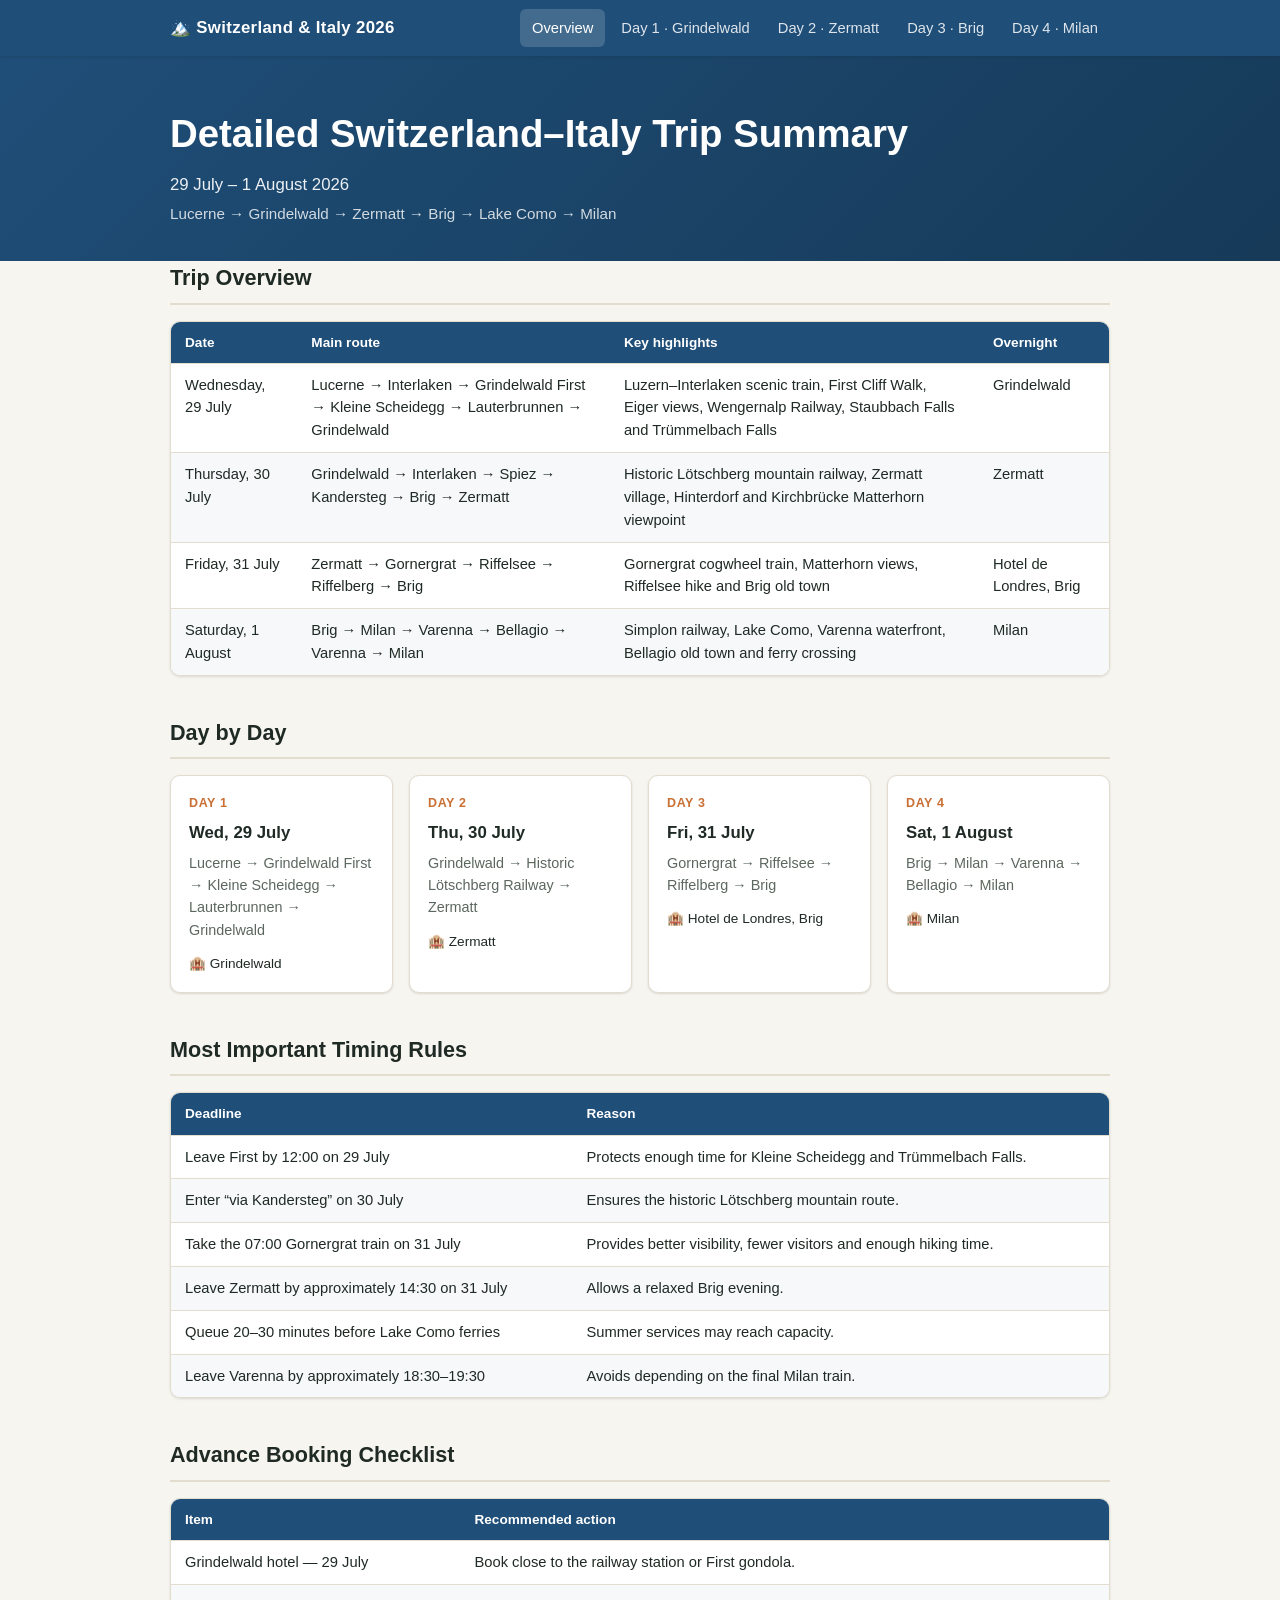
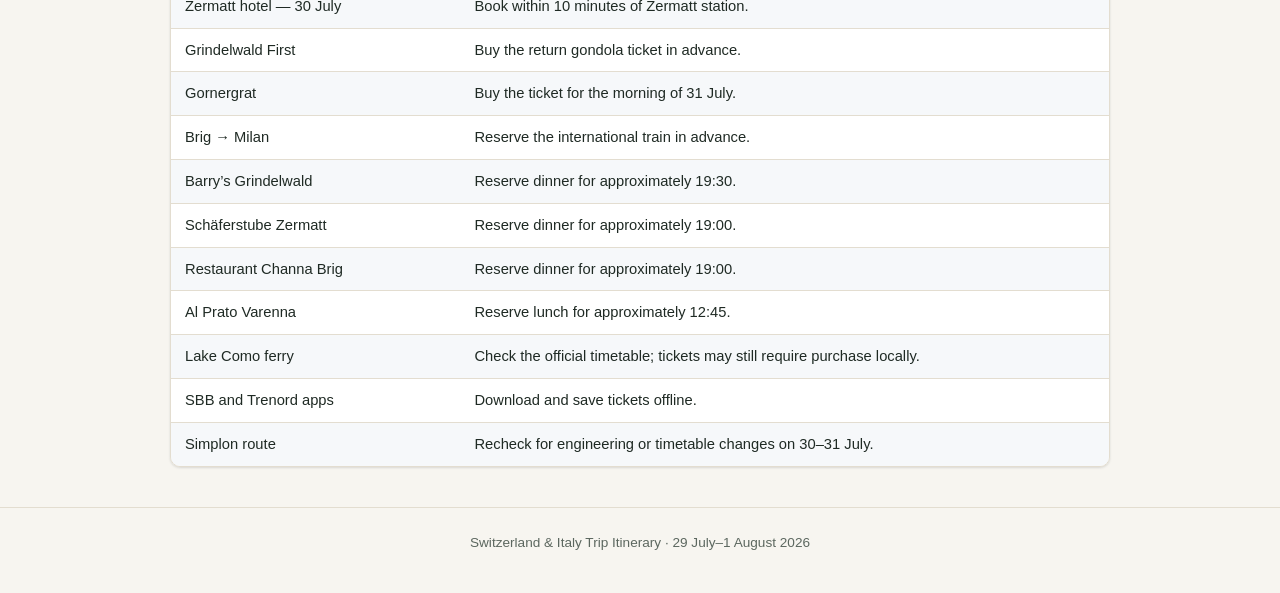
==== index.html @ 46feee39 "Add Switzerland & Italy trip itinerary website Static HTML/CSS/JS site with a trip overview page and" ====
<!doctype html>
<html lang="en">
<head>
<meta charset="utf-8">
<meta name="viewport" content="width=device-width, initial-scale=1">
<title>Switzerland &amp; Italy Trip — 29 Jul&ndash;1 Aug 2026</title>
<meta name="description" content="Detailed 4-day Switzerland to Italy trip itinerary: Lucerne, Grindelwald, Zermatt, Brig and Lake Como.">
<link rel="icon" href="data:image/svg+xml,<svg xmlns=%22http://www.w3.org/2000/svg%22 viewBox=%220 0 100 100%22><text y=%22.9em%22 font-size=%2290%22>🏔️</text></svg>">
<link rel="stylesheet" href="assets/css/style.css">
</head>
<body>

<nav class="site-nav">
  <div class="container">
    <a class="brand" href="index.html">🏔️ Switzerland &amp; Italy 2026</a>
    <button class="nav-toggle" aria-label="Toggle navigation">&#9776;</button>
    <div class="nav-links">
      <a href="index.html" class="active">Overview</a>
      <a href="day1.html">Day 1 · Grindelwald</a>
      <a href="day2.html">Day 2 · Zermatt</a>
      <a href="day3.html">Day 3 · Brig</a>
      <a href="day4.html">Day 4 · Milan</a>
    </div>
  </div>
</nav>

<header class="hero">
  <div class="container">
    <h1>Detailed Switzerland–Italy Trip Summary</h1>
    <p class="subtitle">29 July – 1 August 2026</p>
    <p class="route">Lucerne → Grindelwald → Zermatt → Brig → Lake Como → Milan</p>
  </div>
</header>

<main class="container">

  <section id="overview">
    <h2>Trip Overview</h2>
    <div class="table-wrap">
      <table>
        <thead>
          <tr><th>Date</th><th>Main route</th><th>Key highlights</th><th>Overnight</th></tr>
        </thead>
        <tbody>
          <tr>
            <td>Wednesday, 29 July</td>
            <td>Lucerne → Interlaken → Grindelwald First → Kleine Scheidegg → Lauterbrunnen → Grindelwald</td>
            <td>Luzern–Interlaken scenic train, First Cliff Walk, Eiger views, Wengernalp Railway, Staubbach Falls and Trümmelbach Falls</td>
            <td>Grindelwald</td>
          </tr>
          <tr>
            <td>Thursday, 30 July</td>
            <td>Grindelwald → Interlaken → Spiez → Kandersteg → Brig → Zermatt</td>
            <td>Historic Lötschberg mountain railway, Zermatt village, Hinterdorf and Kirchbrücke Matterhorn viewpoint</td>
            <td>Zermatt</td>
          </tr>
          <tr>
            <td>Friday, 31 July</td>
            <td>Zermatt → Gornergrat → Riffelsee → Riffelberg → Brig</td>
            <td>Gornergrat cogwheel train, Matterhorn views, Riffelsee hike and Brig old town</td>
            <td>Hotel de Londres, Brig</td>
          </tr>
          <tr>
            <td>Saturday, 1 August</td>
            <td>Brig → Milan → Varenna → Bellagio → Varenna → Milan</td>
            <td>Simplon railway, Lake Como, Varenna waterfront, Bellagio old town and ferry crossing</td>
            <td>Milan</td>
          </tr>
        </tbody>
      </table>
    </div>
  </section>

  <section id="days">
    <h2>Day by Day</h2>
    <div class="day-grid">
      <a class="day-card" href="day1.html">
        <span class="day-label">Day 1</span>
        <span class="day-date">Wed, 29 July</span>
        <span class="day-route">Lucerne → Grindelwald First → Kleine Scheidegg → Lauterbrunnen → Grindelwald</span>
        <span class="day-overnight">Grindelwald</span>
      </a>
      <a class="day-card" href="day2.html">
        <span class="day-label">Day 2</span>
        <span class="day-date">Thu, 30 July</span>
        <span class="day-route">Grindelwald → Historic Lötschberg Railway → Zermatt</span>
        <span class="day-overnight">Zermatt</span>
      </a>
      <a class="day-card" href="day3.html">
        <span class="day-label">Day 3</span>
        <span class="day-date">Fri, 31 July</span>
        <span class="day-route">Gornergrat → Riffelsee → Riffelberg → Brig</span>
        <span class="day-overnight">Hotel de Londres, Brig</span>
      </a>
      <a class="day-card" href="day4.html">
        <span class="day-label">Day 4</span>
        <span class="day-date">Sat, 1 August</span>
        <span class="day-route">Brig → Milan → Varenna → Bellagio → Milan</span>
        <span class="day-overnight">Milan</span>
      </a>
    </div>
  </section>

  <section id="timing-rules">
    <h2>Most Important Timing Rules</h2>
    <div class="table-wrap">
      <table>
        <thead><tr><th>Deadline</th><th>Reason</th></tr></thead>
        <tbody>
          <tr><td>Leave First by 12:00 on 29 July</td><td>Protects enough time for Kleine Scheidegg and Trümmelbach Falls.</td></tr>
          <tr><td>Enter &ldquo;via Kandersteg&rdquo; on 30 July</td><td>Ensures the historic Lötschberg mountain route.</td></tr>
          <tr><td>Take the 07:00 Gornergrat train on 31 July</td><td>Provides better visibility, fewer visitors and enough hiking time.</td></tr>
          <tr><td>Leave Zermatt by approximately 14:30 on 31 July</td><td>Allows a relaxed Brig evening.</td></tr>
          <tr><td>Queue 20&ndash;30 minutes before Lake Como ferries</td><td>Summer services may reach capacity.</td></tr>
          <tr><td>Leave Varenna by approximately 18:30&ndash;19:30</td><td>Avoids depending on the final Milan train.</td></tr>
        </tbody>
      </table>
    </div>
  </section>

  <section id="booking-checklist">
    <h2>Advance Booking Checklist</h2>
    <div class="table-wrap">
      <table>
        <thead><tr><th>Item</th><th>Recommended action</th></tr></thead>
        <tbody>
          <tr><td>Grindelwald hotel — 29 July</td><td>Book close to the railway station or First gondola.</td></tr>
          <tr><td>Zermatt hotel — 30 July</td><td>Book within 10 minutes of Zermatt station.</td></tr>
          <tr><td>Grindelwald First</td><td>Buy the return gondola ticket in advance.</td></tr>
          <tr><td>Gornergrat</td><td>Buy the ticket for the morning of 31 July.</td></tr>
          <tr><td>Brig → Milan</td><td>Reserve the international train in advance.</td></tr>
          <tr><td>Barry&rsquo;s Grindelwald</td><td>Reserve dinner for approximately 19:30.</td></tr>
          <tr><td>Schäferstube Zermatt</td><td>Reserve dinner for approximately 19:00.</td></tr>
          <tr><td>Restaurant Channa Brig</td><td>Reserve dinner for approximately 19:00.</td></tr>
          <tr><td>Al Prato Varenna</td><td>Reserve lunch for approximately 12:45.</td></tr>
          <tr><td>Lake Como ferry</td><td>Check the official timetable; tickets may still require purchase locally.</td></tr>
          <tr><td>SBB and Trenord apps</td><td>Download and save tickets offline.</td></tr>
          <tr><td>Simplon route</td><td>Recheck for engineering or timetable changes on 30&ndash;31 July.</td></tr>
        </tbody>
      </table>
    </div>
  </section>

</main>

<footer>
  <div class="container">
    Switzerland &amp; Italy Trip Itinerary · 29 July&ndash;1 August 2026
  </div>
</footer>

<script src="assets/js/main.js"></script>
</body>
</html>
---- assets/css/style.css ----
:root {
  --color-bg: #f7f5f0;
  --color-surface: #ffffff;
  --color-ink: #1f2a24;
  --color-muted: #5c675f;
  --color-primary: #1f4e78;
  --color-primary-dark: #163a58;
  --color-accent: #c96f34;
  --color-border: #e3ddd0;
  --color-train: #1f4e78;
  --color-hike: #3f7d4f;
  --color-food: #c96f34;
  --color-view: #7a4fa3;
  --color-hotel: #b0393f;
  --color-tip: #9a8c2c;
  --radius: 10px;
  --shadow: 0 1px 3px rgba(31, 42, 36, 0.08), 0 1px 2px rgba(31, 42, 36, 0.06);
  --max-width: 980px;
  font-size: 16px;
}

@media (prefers-color-scheme: dark) {
  :root {
    --color-bg: #14181a;
    --color-surface: #1d2326;
    --color-ink: #ecefef;
    --color-muted: #a3aeae;
    --color-primary: #7fb1e0;
    --color-primary-dark: #a8cdf0;
    --color-accent: #e79a5f;
    --color-border: #2c3438;
  }
}

* { box-sizing: border-box; }

html, body {
  margin: 0;
  padding: 0;
}

body {
  font-family: "Segoe UI", -apple-system, BlinkMacSystemFont, "Helvetica Neue", Arial, sans-serif;
  background: var(--color-bg);
  color: var(--color-ink);
  line-height: 1.55;
}

a { color: var(--color-primary); }

img { max-width: 100%; }

.container {
  max-width: var(--max-width);
  margin: 0 auto;
  padding: 0 20px;
}

/* ---------- Top nav ---------- */
.site-nav {
  position: sticky;
  top: 0;
  z-index: 50;
  background: var(--color-primary);
  color: #fff;
  box-shadow: var(--shadow);
}

.site-nav .container {
  display: flex;
  align-items: center;
  justify-content: space-between;
  height: 56px;
}

.site-nav .brand {
  font-weight: 700;
  color: #fff;
  text-decoration: none;
  font-size: 1.05rem;
  letter-spacing: 0.02em;
  white-space: nowrap;
}

.nav-toggle {
  display: none;
  background: none;
  border: none;
  color: #fff;
  font-size: 1.5rem;
  cursor: pointer;
  padding: 4px 8px;
}

.nav-links {
  display: flex;
  gap: 4px;
  flex-wrap: wrap;
}

.nav-links a {
  color: rgba(255, 255, 255, 0.85);
  text-decoration: none;
  padding: 8px 12px;
  border-radius: 6px;
  font-size: 0.92rem;
  white-space: nowrap;
}

.nav-links a:hover,
.nav-links a.active {
  background: rgba(255, 255, 255, 0.16);
  color: #fff;
}

@media (max-width: 720px) {
  .nav-toggle { display: block; }
  .nav-links {
    display: none;
    position: absolute;
    top: 56px;
    left: 0;
    right: 0;
    background: var(--color-primary-dark);
    flex-direction: column;
    padding: 8px;
    gap: 0;
  }
  .nav-links.open { display: flex; }
  .nav-links a { padding: 12px 14px; border-radius: 6px; }
}

/* ---------- Hero ---------- */
.hero {
  background: linear-gradient(135deg, var(--color-primary) 0%, var(--color-primary-dark) 100%);
  color: #fff;
  padding: 48px 0 36px;
}

.hero h1 {
  margin: 0 0 8px;
  font-size: clamp(1.6rem, 4vw, 2.4rem);
}

.hero .subtitle {
  font-size: 1.05rem;
  opacity: 0.92;
  margin: 0 0 4px;
}

.hero .route {
  font-size: 0.95rem;
  opacity: 0.8;
  margin: 0;
}

.day-hero .badge {
  display: inline-block;
  background: rgba(255, 255, 255, 0.18);
  border-radius: 999px;
  padding: 4px 14px;
  font-size: 0.8rem;
  letter-spacing: 0.04em;
  text-transform: uppercase;
  margin-bottom: 10px;
}

/* ---------- Sections ---------- */
main {
  padding: 32px 0 64px;
}

section {
  margin-bottom: 40px;
}

section h2 {
  font-size: 1.35rem;
  margin: 0 0 16px;
  padding-bottom: 8px;
  border-bottom: 2px solid var(--color-border);
}

section h3 {
  font-size: 1.1rem;
  margin: 24px 0 10px;
}

/* ---------- Day cards on index ---------- */
.day-grid {
  display: grid;
  grid-template-columns: repeat(auto-fit, minmax(220px, 1fr));
  gap: 16px;
}

.day-card {
  background: var(--color-surface);
  border: 1px solid var(--color-border);
  border-radius: var(--radius);
  box-shadow: var(--shadow);
  padding: 18px;
  text-decoration: none;
  color: var(--color-ink);
  display: flex;
  flex-direction: column;
  gap: 6px;
  transition: transform 0.15s ease, box-shadow 0.15s ease;
}

.day-card:hover {
  transform: translateY(-2px);
  box-shadow: 0 4px 12px rgba(31, 42, 36, 0.14);
}

.day-card .day-label {
  font-size: 0.78rem;
  text-transform: uppercase;
  letter-spacing: 0.05em;
  color: var(--color-accent);
  font-weight: 700;
}

.day-card .day-date {
  font-weight: 700;
  font-size: 1.05rem;
}

.day-card .day-route {
  color: var(--color-muted);
  font-size: 0.9rem;
}

.day-card .day-overnight {
  margin-top: 6px;
  font-size: 0.85rem;
}

.day-card .day-overnight::before {
  content: "🏨 ";
}

/* ---------- Tables ---------- */
.table-wrap {
  overflow-x: auto;
  border-radius: var(--radius);
  border: 1px solid var(--color-border);
  box-shadow: var(--shadow);
}

table {
  border-collapse: collapse;
  width: 100%;
  background: var(--color-surface);
  min-width: 560px;
}

thead th {
  background: var(--color-primary);
  color: #fff;
  text-align: left;
  padding: 10px 14px;
  font-size: 0.85rem;
  white-space: nowrap;
}

tbody td {
  padding: 10px 14px;
  border-top: 1px solid var(--color-border);
  font-size: 0.92rem;
  vertical-align: top;
}

tbody tr:nth-child(even) { background: rgba(31, 78, 120, 0.04); }

/* ---------- Timeline ---------- */
.timeline {
  position: relative;
  padding-left: 0;
  list-style: none;
  margin: 0;
}

.timeline::before {
  content: "";
  position: absolute;
  top: 6px;
  bottom: 6px;
  left: 120px;
  width: 2px;
  background: var(--color-border);
}

.timeline-item {
  position: relative;
  display: grid;
  grid-template-columns: 108px 1fr;
  gap: 16px;
  padding: 14px 0;
}

.timeline-item .t-time {
  font-weight: 700;
  font-size: 0.82rem;
  color: var(--color-primary);
  text-align: right;
  padding-top: 14px;
  white-space: normal;
}

.timeline-item .t-dot {
  position: absolute;
  left: 114px;
  top: 20px;
  width: 14px;
  height: 14px;
  border-radius: 50%;
  border: 3px solid var(--color-surface);
  box-shadow: 0 0 0 2px currentColor;
}

.timeline-item.cat-train .t-dot { color: var(--color-train); }
.timeline-item.cat-hike .t-dot { color: var(--color-hike); }
.timeline-item.cat-food .t-dot { color: var(--color-food); }
.timeline-item.cat-view .t-dot { color: var(--color-view); }
.timeline-item.cat-hotel .t-dot { color: var(--color-hotel); }
.timeline-item.cat-default .t-dot { color: var(--color-muted); }

.t-card {
  background: var(--color-surface);
  border: 1px solid var(--color-border);
  border-radius: var(--radius);
  box-shadow: var(--shadow);
  padding: 14px 16px;
  margin-left: 16px;
}

.t-card .t-title {
  font-weight: 700;
  font-size: 1rem;
  margin: 0 0 6px;
  display: flex;
  align-items: center;
  gap: 8px;
}

.t-card .t-icon { font-size: 1.1rem; }

.t-card .t-detail {
  margin: 0 0 8px;
  font-size: 0.92rem;
  color: var(--color-ink);
}

.t-card .t-note {
  margin: 0;
  font-size: 0.85rem;
  color: var(--color-muted);
  border-top: 1px dashed var(--color-border);
  padding-top: 8px;
}

.t-card .t-note::before {
  content: "\2615\FE0E  ";
}

@media (max-width: 640px) {
  .timeline::before { left: 54px; }
  .timeline-item { grid-template-columns: 54px 1fr; gap: 10px; }
  .timeline-item .t-dot { left: 60px; }
  .timeline-item .t-time { font-size: 0.72rem; }
  .t-card { margin-left: 10px; padding: 12px; }
}

/* ---------- Callout boxes ---------- */
.callout {
  border-left: 4px solid var(--color-accent);
  background: rgba(201, 111, 52, 0.08);
  border-radius: 0 var(--radius) var(--radius) 0;
  padding: 14px 18px;
  font-size: 0.92rem;
}

.callout.safety { border-left-color: var(--color-hotel); background: rgba(176, 57, 63, 0.08); }
.callout.weather { border-left-color: var(--color-train); background: rgba(31, 78, 120, 0.08); }
.callout.relaxed { border-left-color: var(--color-hike); background: rgba(63, 125, 79, 0.08); }

/* ---------- Day pager ---------- */
.day-pager {
  display: flex;
  justify-content: space-between;
  gap: 12px;
  margin-top: 40px;
  flex-wrap: wrap;
}

.day-pager a {
  flex: 1;
  min-width: 160px;
  text-decoration: none;
  background: var(--color-surface);
  border: 1px solid var(--color-border);
  border-radius: var(--radius);
  padding: 14px 16px;
  color: var(--color-ink);
  box-shadow: var(--shadow);
}

.day-pager a:hover { border-color: var(--color-primary); }

.day-pager .pager-label {
  display: block;
  font-size: 0.75rem;
  text-transform: uppercase;
  color: var(--color-muted);
  margin-bottom: 4px;
}

.day-pager .pager-next { text-align: right; }

/* ---------- Footer ---------- */
footer {
  border-top: 1px solid var(--color-border);
  padding: 24px 0 40px;
  color: var(--color-muted);
  font-size: 0.85rem;
  text-align: center;
}

@media print {
  .site-nav, .nav-toggle, .day-pager { display: none; }
  .hero { background: none; color: var(--color-ink); }
}
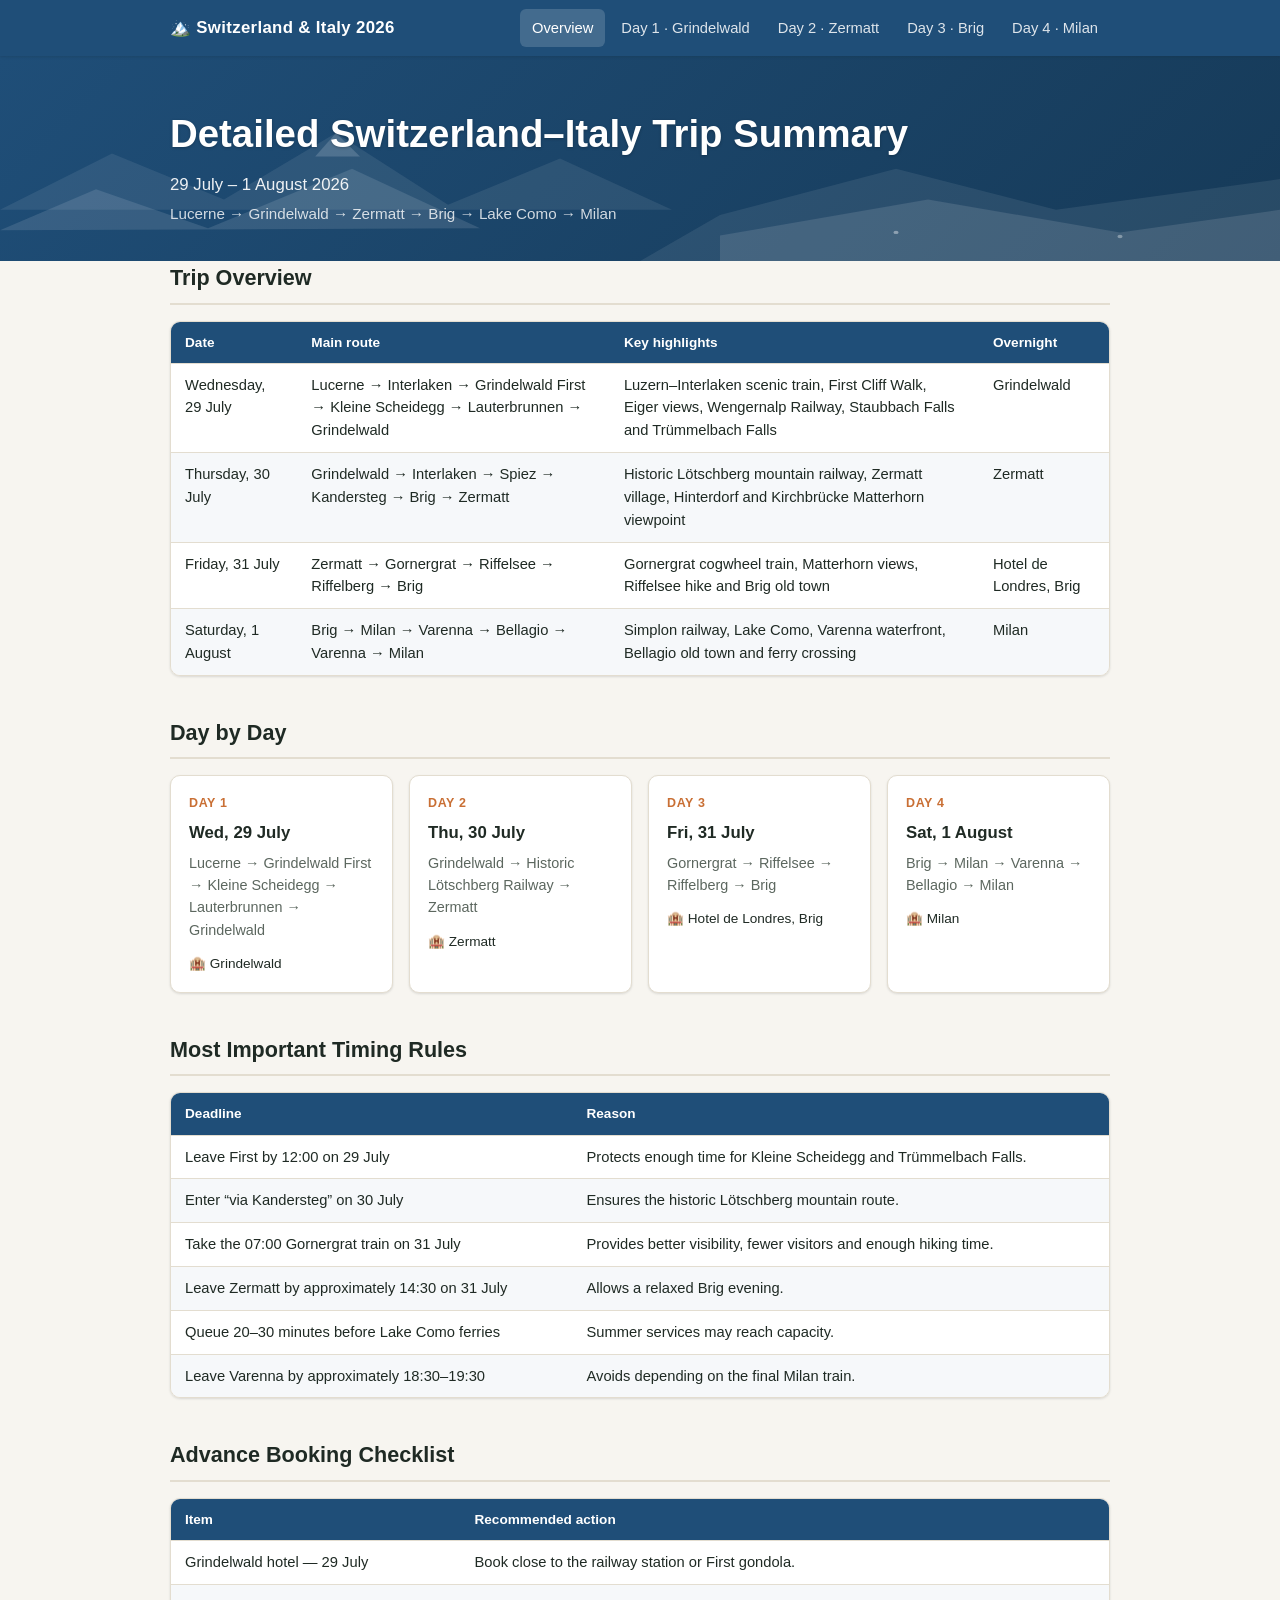
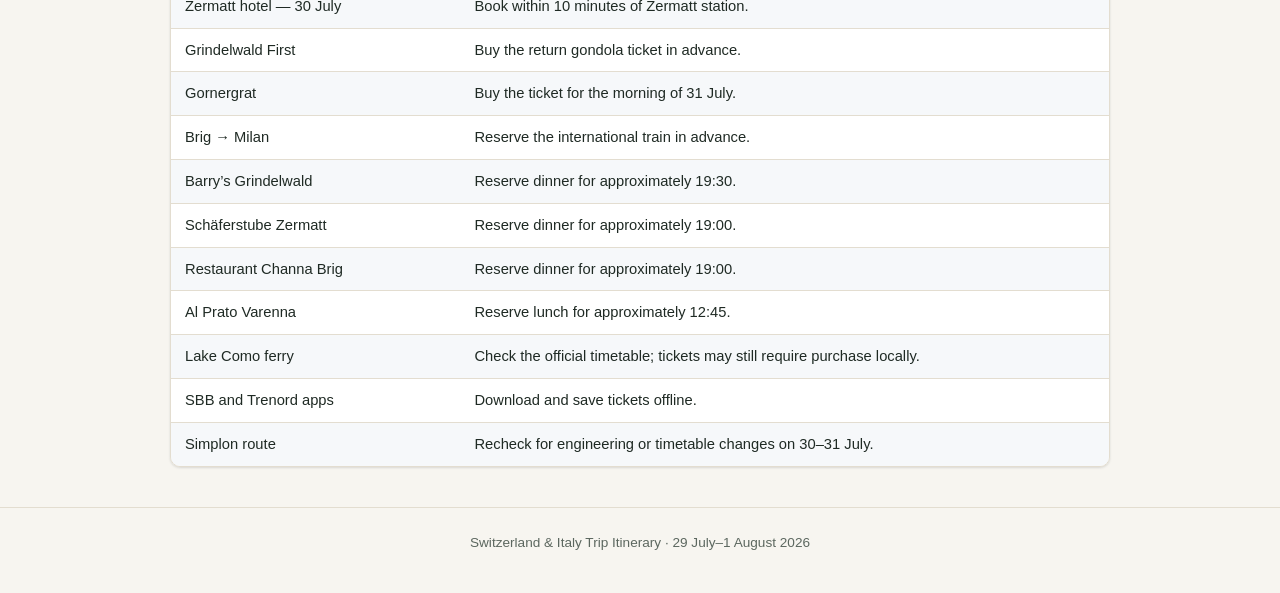
==== commit d2e5b485: "Add day-themed hero illustrations and Google Maps links Each timeline card now links out to a Google" ====
--- a/index.html
+++ b/index.html
@@ -25,6 +25,15 @@
 </nav>
 
 <header class="hero">
+  <svg class="hero-illustration" viewBox="0 0 800 200" preserveAspectRatio="none" xmlns="http://www.w3.org/2000/svg" aria-hidden="true">
+    <polygon points="0,150 70,95 140,140 210,75 280,145 350,100 420,150" fill="#ffffff" opacity="0.09"/>
+    <polygon points="0,170 60,130 130,168 220,110 300,168" fill="#ffffff" opacity="0.13"/>
+    <polygon points="210,75 197,98 225,98" fill="#ffffff" opacity="0.18"/>
+    <polygon points="450,155 560,110 660,150 800,120 800,200 400,200" fill="#ffffff" opacity="0.09"/>
+    <polygon points="450,175 580,140 700,172 800,150 800,200 450,200" fill="#ffffff" opacity="0.13"/>
+    <circle cx="560" cy="172" r="1.6" fill="#ffffff" opacity="0.45"/>
+    <circle cx="700" cy="176" r="1.6" fill="#ffffff" opacity="0.4"/>
+  </svg>
   <div class="container">
     <h1>Detailed Switzerland–Italy Trip Summary</h1>
     <p class="subtitle">29 July – 1 August 2026</p>
--- a/assets/css/style.css
+++ b/assets/css/style.css
@@ -132,14 +132,34 @@
 
 /* ---------- Hero ---------- */
 .hero {
+  position: relative;
+  overflow: hidden;
   background: linear-gradient(135deg, var(--color-primary) 0%, var(--color-primary-dark) 100%);
   color: #fff;
   padding: 48px 0 36px;
+}
+
+.hero .container {
+  position: relative;
+  z-index: 2;
+}
+
+.hero-illustration {
+  position: absolute;
+  left: 0;
+  right: 0;
+  bottom: 0;
+  width: 100%;
+  height: 100%;
+  z-index: 1;
+  pointer-events: none;
+  opacity: 0.9;
 }
 
 .hero h1 {
   margin: 0 0 8px;
   font-size: clamp(1.6rem, 4vw, 2.4rem);
+  text-shadow: 0 1px 3px rgba(0, 0, 0, 0.25);
 }
 
 .hero .subtitle {
@@ -363,6 +383,28 @@
   content: "\2615\FE0E  ";
 }
 
+.t-card .t-map-link {
+  display: inline-flex;
+  align-items: center;
+  gap: 6px;
+  margin-top: 10px;
+  padding: 5px 12px;
+  border-radius: 999px;
+  background: transparent;
+  color: var(--color-primary);
+  font-size: 0.78rem;
+  font-weight: 600;
+  text-decoration: none;
+  border: 1px solid var(--color-primary);
+  opacity: 0.85;
+}
+
+.t-card .t-map-link:hover {
+  background: var(--color-primary);
+  color: #fff;
+  opacity: 1;
+}
+
 @media (max-width: 640px) {
   .timeline::before { left: 54px; }
   .timeline-item { grid-template-columns: 54px 1fr; gap: 10px; }
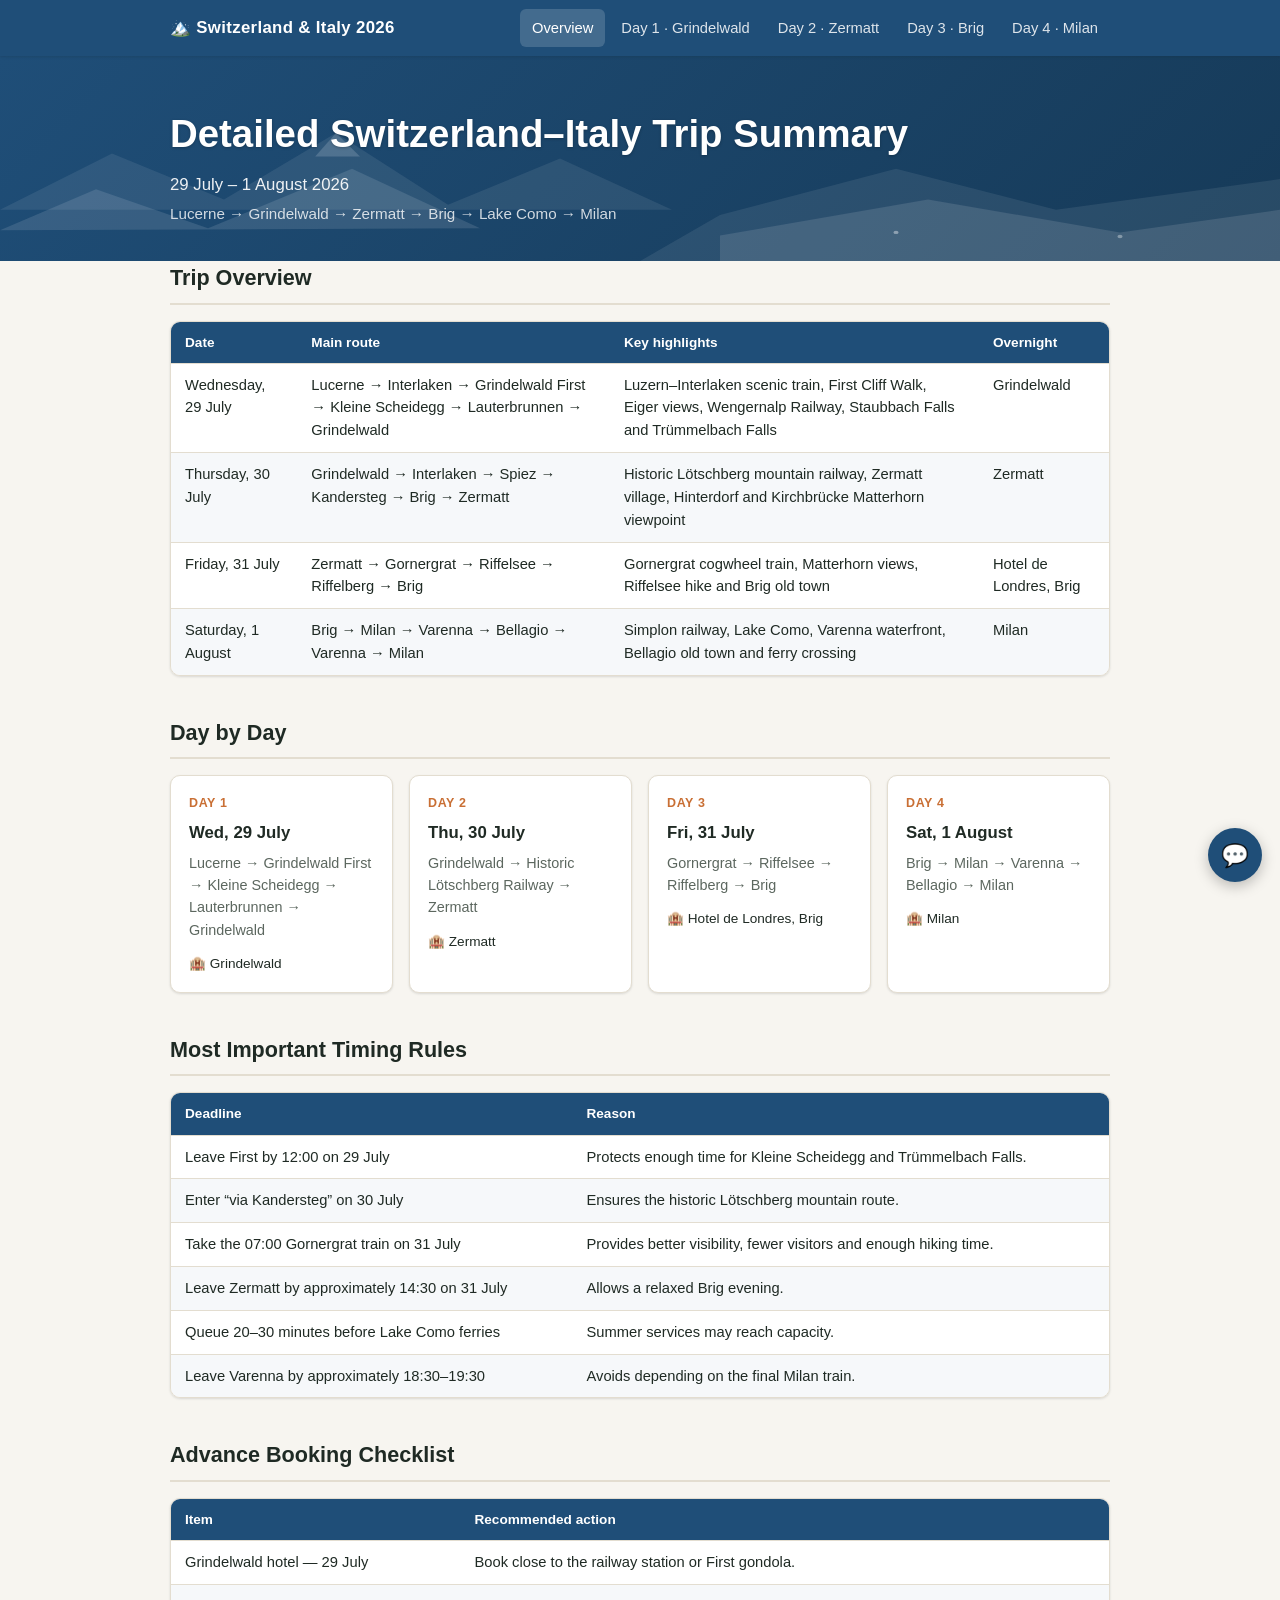
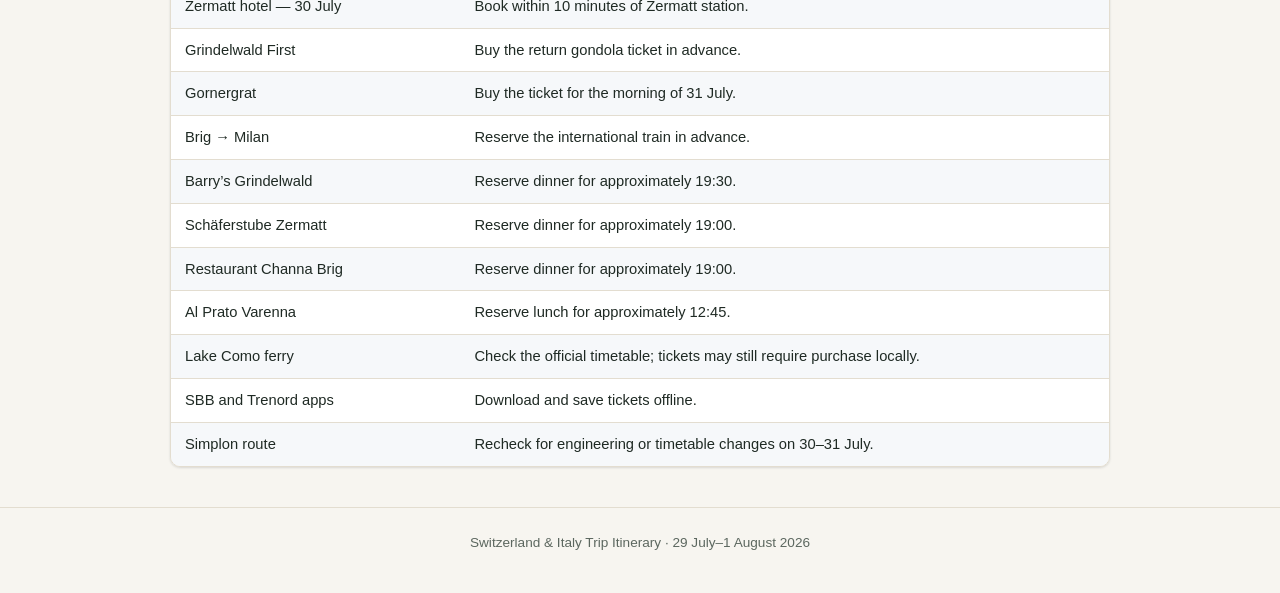
==== commit a4c92f17: "Add "Ask about your trip" AI chat (bring-your-own Gemini key) Floating chat button on every page ope" ====
--- a/index.html
+++ b/index.html
@@ -6,6 +6,9 @@
 <title>Switzerland &amp; Italy Trip — 29 Jul&ndash;1 Aug 2026</title>
 <meta name="description" content="Detailed 4-day Switzerland to Italy trip itinerary: Lucerne, Grindelwald, Zermatt, Brig and Lake Como.">
 <link rel="icon" href="data:image/svg+xml,<svg xmlns=%22http://www.w3.org/2000/svg%22 viewBox=%220 0 100 100%22><text y=%22.9em%22 font-size=%2290%22>🏔️</text></svg>">
+<link rel="manifest" href="manifest.webmanifest">
+<link rel="apple-touch-icon" href="assets/icons/icon-192.png">
+<meta name="theme-color" content="#1f4e78">
 <link rel="stylesheet" href="assets/css/style.css">
 </head>
 <body>
@@ -83,25 +86,29 @@
   <section id="days">
     <h2>Day by Day</h2>
     <div class="day-grid">
-      <a class="day-card" href="day1.html">
+      <a class="day-card" href="day1.html" data-date="2026-07-29">
+        <span class="today-badge">TODAY</span>
         <span class="day-label">Day 1</span>
         <span class="day-date">Wed, 29 July</span>
         <span class="day-route">Lucerne → Grindelwald First → Kleine Scheidegg → Lauterbrunnen → Grindelwald</span>
         <span class="day-overnight">Grindelwald</span>
       </a>
-      <a class="day-card" href="day2.html">
+      <a class="day-card" href="day2.html" data-date="2026-07-30">
+        <span class="today-badge">TODAY</span>
         <span class="day-label">Day 2</span>
         <span class="day-date">Thu, 30 July</span>
         <span class="day-route">Grindelwald → Historic Lötschberg Railway → Zermatt</span>
         <span class="day-overnight">Zermatt</span>
       </a>
-      <a class="day-card" href="day3.html">
+      <a class="day-card" href="day3.html" data-date="2026-07-31">
+        <span class="today-badge">TODAY</span>
         <span class="day-label">Day 3</span>
         <span class="day-date">Fri, 31 July</span>
         <span class="day-route">Gornergrat → Riffelsee → Riffelberg → Brig</span>
         <span class="day-overnight">Hotel de Londres, Brig</span>
       </a>
-      <a class="day-card" href="day4.html">
+      <a class="day-card" href="day4.html" data-date="2026-08-01">
+        <span class="today-badge">TODAY</span>
         <span class="day-label">Day 4</span>
         <span class="day-date">Sat, 1 August</span>
         <span class="day-route">Brig → Milan → Varenna → Bellagio → Milan</span>
@@ -159,5 +166,6 @@
 </footer>
 
 <script src="assets/js/main.js"></script>
+<script src="assets/js/chat.js" defer></script>
 </body>
 </html>
--- a/assets/css/style.css
+++ b/assets/css/style.css
@@ -255,6 +255,27 @@
   font-size: 0.85rem;
 }
 
+.day-card.day-card-today {
+  border-color: var(--color-hike);
+  box-shadow: 0 0 0 3px rgba(63, 125, 79, 0.18), var(--shadow);
+}
+
+.day-card .today-badge {
+  display: none;
+  align-self: flex-start;
+  background: var(--color-hike);
+  color: #fff;
+  font-size: 0.68rem;
+  font-weight: 700;
+  letter-spacing: 0.05em;
+  padding: 2px 8px;
+  border-radius: 999px;
+}
+
+.day-card.day-card-today .today-badge {
+  display: inline-block;
+}
+
 .day-card .day-overnight::before {
   content: "🏨 ";
 }
@@ -350,20 +371,45 @@
   border: 1px solid var(--color-border);
   border-radius: var(--radius);
   box-shadow: var(--shadow);
+  margin-left: 16px;
+}
+
+.t-card summary {
   padding: 14px 16px;
-  margin-left: 16px;
-}
+  cursor: pointer;
+  list-style: none;
+  display: flex;
+  align-items: center;
+  justify-content: space-between;
+  gap: 10px;
+}
+
+.t-card summary::-webkit-details-marker { display: none; }
 
 .t-card .t-title {
   font-weight: 700;
   font-size: 1rem;
-  margin: 0 0 6px;
+  margin: 0;
   display: flex;
   align-items: center;
   gap: 8px;
 }
 
 .t-card .t-icon { font-size: 1.1rem; }
+
+.t-card .t-chevron {
+  flex: none;
+  width: 18px;
+  height: 18px;
+  color: var(--color-muted);
+  transition: transform 0.15s ease;
+}
+
+.t-card[open] .t-chevron { transform: rotate(180deg); }
+
+.t-card .t-body {
+  padding: 0 16px 14px;
+}
 
 .t-card .t-detail {
   margin: 0 0 8px;
@@ -405,12 +451,52 @@
   opacity: 1;
 }
 
+/* ---------- Live now/next highlight ---------- */
+.timeline-item .t-live-badge {
+  display: none;
+  font-size: 0.68rem;
+  font-weight: 700;
+  letter-spacing: 0.05em;
+  padding: 2px 8px;
+  border-radius: 999px;
+  margin-right: 6px;
+  vertical-align: middle;
+}
+
+.timeline-item.t-now .t-card {
+  border-color: var(--color-hike);
+  box-shadow: 0 0 0 3px rgba(63, 125, 79, 0.18), var(--shadow);
+}
+
+.timeline-item.t-now .t-dot {
+  box-shadow: 0 0 0 2px var(--color-hike), 0 0 0 5px rgba(63, 125, 79, 0.25);
+}
+
+.timeline-item.t-now .t-badge-now {
+  display: inline-block;
+  background: var(--color-hike);
+  color: #fff;
+}
+
+.timeline-item.t-next-up .t-card {
+  border-color: var(--color-accent);
+  box-shadow: 0 0 0 3px rgba(201, 111, 52, 0.16), var(--shadow);
+}
+
+.timeline-item.t-next-up .t-badge-next {
+  display: inline-block;
+  background: var(--color-accent);
+  color: #fff;
+}
+
 @media (max-width: 640px) {
   .timeline::before { left: 54px; }
   .timeline-item { grid-template-columns: 54px 1fr; gap: 10px; }
   .timeline-item .t-dot { left: 60px; }
   .timeline-item .t-time { font-size: 0.72rem; }
-  .t-card { margin-left: 10px; padding: 12px; }
+  .t-card { margin-left: 10px; }
+  .t-card summary { padding: 12px; }
+  .t-card .t-body { padding: 0 12px 12px; }
 }
 
 /* ---------- Callout boxes ---------- */
@@ -468,7 +554,201 @@
   text-align: center;
 }
 
+/* ---------- AI trip chat ---------- */
+.ai-fab {
+  position: fixed;
+  right: 18px;
+  bottom: 18px;
+  z-index: 200;
+  width: 54px;
+  height: 54px;
+  border-radius: 50%;
+  border: none;
+  background: var(--color-primary);
+  color: #fff;
+  font-size: 1.4rem;
+  box-shadow: 0 4px 14px rgba(0, 0, 0, 0.25);
+  cursor: pointer;
+  display: flex;
+  align-items: center;
+  justify-content: center;
+}
+
+.ai-fab:hover { background: var(--color-primary-dark); }
+
+.ai-panel {
+  position: fixed;
+  right: 18px;
+  bottom: 84px;
+  z-index: 200;
+  width: min(380px, calc(100vw - 36px));
+  max-height: min(560px, calc(100vh - 120px));
+  background: var(--color-surface);
+  border: 1px solid var(--color-border);
+  border-radius: var(--radius);
+  box-shadow: 0 12px 32px rgba(0, 0, 0, 0.28);
+  display: none;
+  flex-direction: column;
+  overflow: hidden;
+}
+
+.ai-panel.open { display: flex; }
+
+.ai-panel-header {
+  display: flex;
+  align-items: center;
+  justify-content: space-between;
+  padding: 12px 14px;
+  background: var(--color-primary);
+  color: #fff;
+}
+
+.ai-panel-title { font-weight: 700; font-size: 0.95rem; }
+
+.ai-panel-actions { display: flex; gap: 4px; }
+
+.ai-icon-btn {
+  background: rgba(255, 255, 255, 0.15);
+  border: none;
+  color: #fff;
+  border-radius: 6px;
+  width: 28px;
+  height: 28px;
+  cursor: pointer;
+  font-size: 0.9rem;
+}
+
+.ai-icon-btn:hover { background: rgba(255, 255, 255, 0.28); }
+
+.ai-settings {
+  display: none;
+  flex-direction: column;
+  gap: 10px;
+  padding: 14px;
+  border-bottom: 1px solid var(--color-border);
+  background: var(--color-bg);
+}
+
+.ai-settings.open { display: flex; }
+
+.ai-settings-hint {
+  margin: 0;
+  font-size: 0.8rem;
+  color: var(--color-muted);
+}
+
+.ai-field {
+  display: flex;
+  flex-direction: column;
+  gap: 4px;
+  font-size: 0.8rem;
+  font-weight: 600;
+  color: var(--color-muted);
+}
+
+.ai-field input {
+  font: inherit;
+  font-weight: 400;
+  padding: 8px 10px;
+  border-radius: 6px;
+  border: 1px solid var(--color-border);
+  background: var(--color-surface);
+  color: var(--color-ink);
+}
+
+.ai-save-btn {
+  align-self: flex-start;
+  background: var(--color-primary);
+  color: #fff;
+  border: none;
+  border-radius: 6px;
+  padding: 8px 16px;
+  font-weight: 600;
+  cursor: pointer;
+}
+
+.ai-save-btn:hover { background: var(--color-primary-dark); }
+
+.ai-thread {
+  flex: 1;
+  overflow-y: auto;
+  padding: 14px;
+  display: flex;
+  flex-direction: column;
+  gap: 10px;
+  min-height: 120px;
+}
+
+.ai-msg {
+  max-width: 85%;
+  padding: 8px 12px;
+  border-radius: 12px;
+  font-size: 0.88rem;
+  line-height: 1.4;
+  white-space: pre-wrap;
+}
+
+.ai-msg-user {
+  align-self: flex-end;
+  background: var(--color-primary);
+  color: #fff;
+  border-bottom-right-radius: 2px;
+}
+
+.ai-msg-model {
+  align-self: flex-start;
+  background: var(--color-bg);
+  border: 1px solid var(--color-border);
+  color: var(--color-ink);
+  border-bottom-left-radius: 2px;
+}
+
+.ai-msg-pending { opacity: 0.6; }
+
+.ai-input-row {
+  display: flex;
+  gap: 8px;
+  padding: 12px;
+  border-top: 1px solid var(--color-border);
+}
+
+.ai-text-input {
+  flex: 1;
+  font: inherit;
+  padding: 9px 12px;
+  border-radius: 999px;
+  border: 1px solid var(--color-border);
+  background: var(--color-surface);
+  color: var(--color-ink);
+}
+
+.ai-text-input:disabled { opacity: 0.6; }
+
+.ai-send-btn {
+  background: var(--color-primary);
+  color: #fff;
+  border: none;
+  border-radius: 999px;
+  padding: 9px 16px;
+  font-weight: 600;
+  cursor: pointer;
+}
+
+.ai-send-btn:disabled { opacity: 0.5; cursor: not-allowed; }
+.ai-send-btn:not(:disabled):hover { background: var(--color-primary-dark); }
+
+@media (max-width: 640px) {
+  .ai-panel {
+    right: 10px;
+    left: 10px;
+    bottom: 78px;
+    width: auto;
+    max-height: min(70vh, 560px);
+  }
+  .ai-fab { right: 14px; bottom: 14px; }
+}
+
 @media print {
-  .site-nav, .nav-toggle, .day-pager { display: none; }
+  .site-nav, .nav-toggle, .day-pager, .ai-fab, .ai-panel { display: none; }
   .hero { background: none; color: var(--color-ink); }
 }
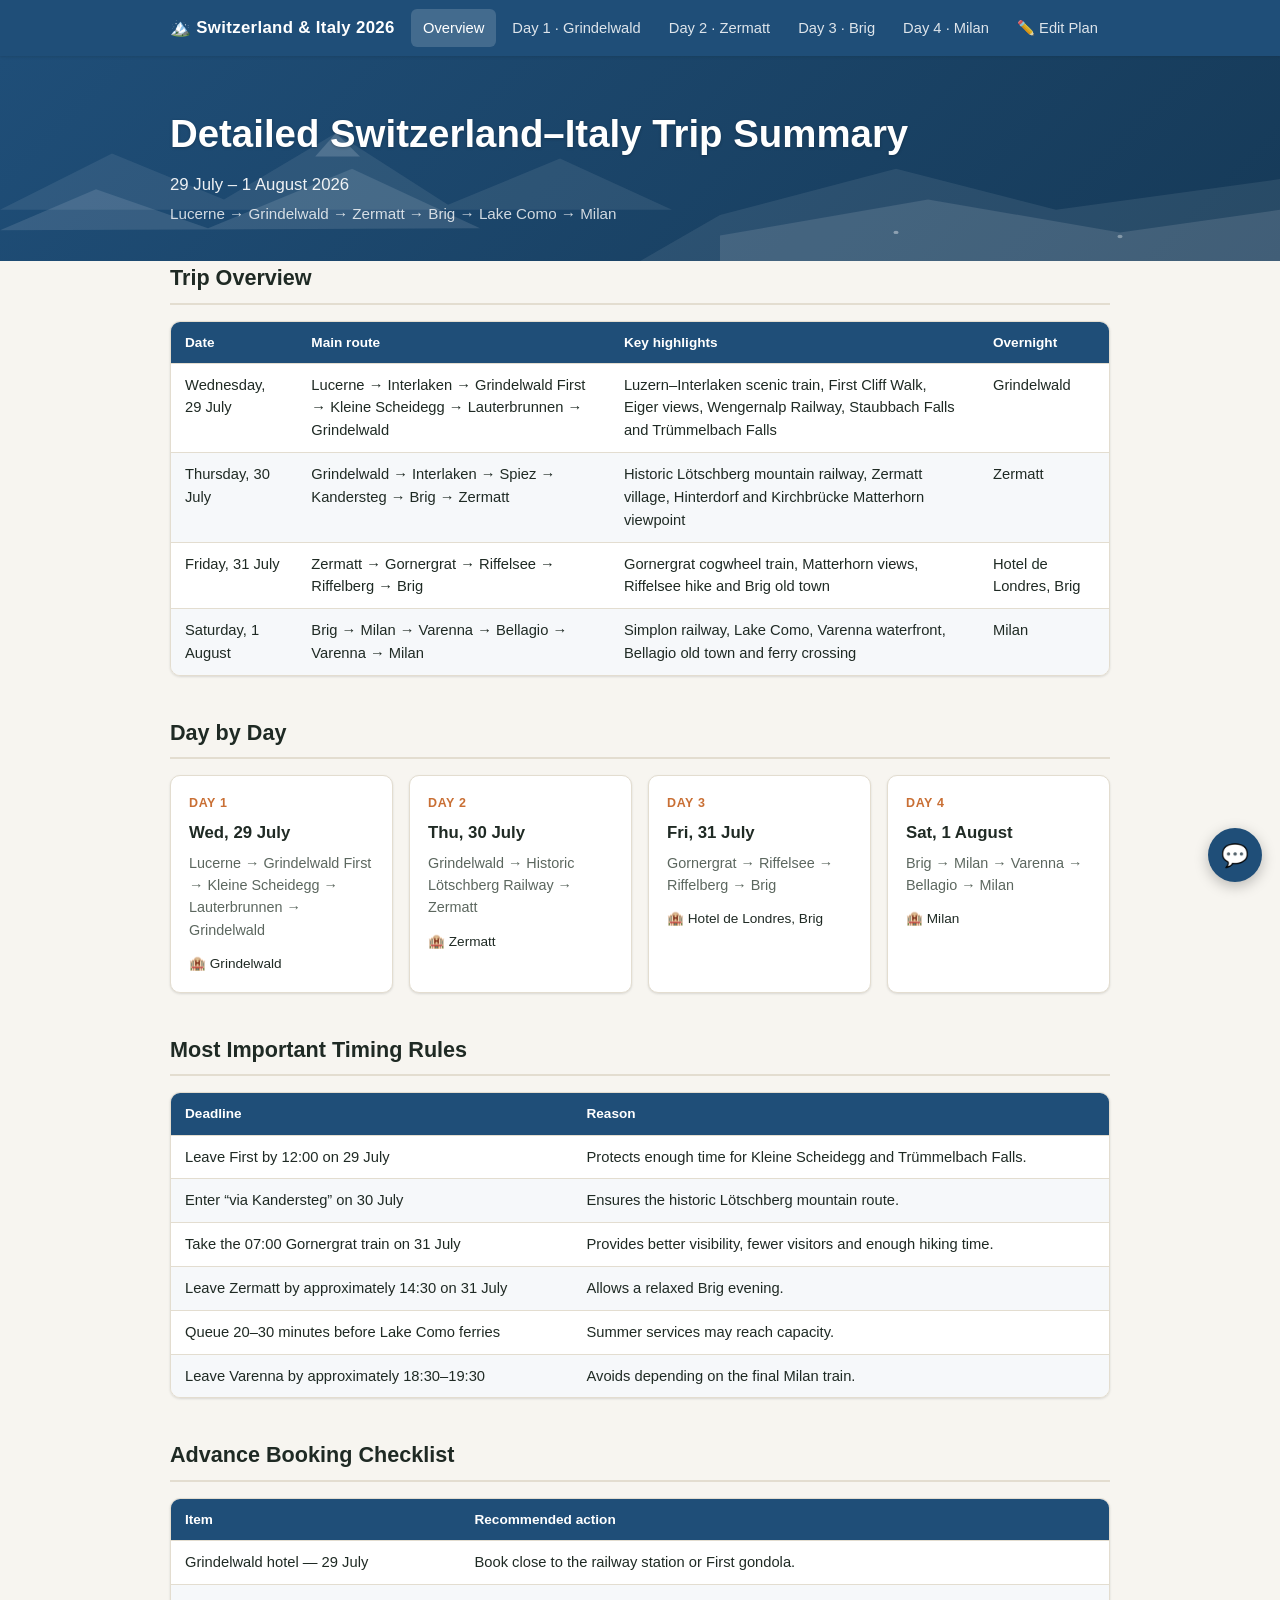
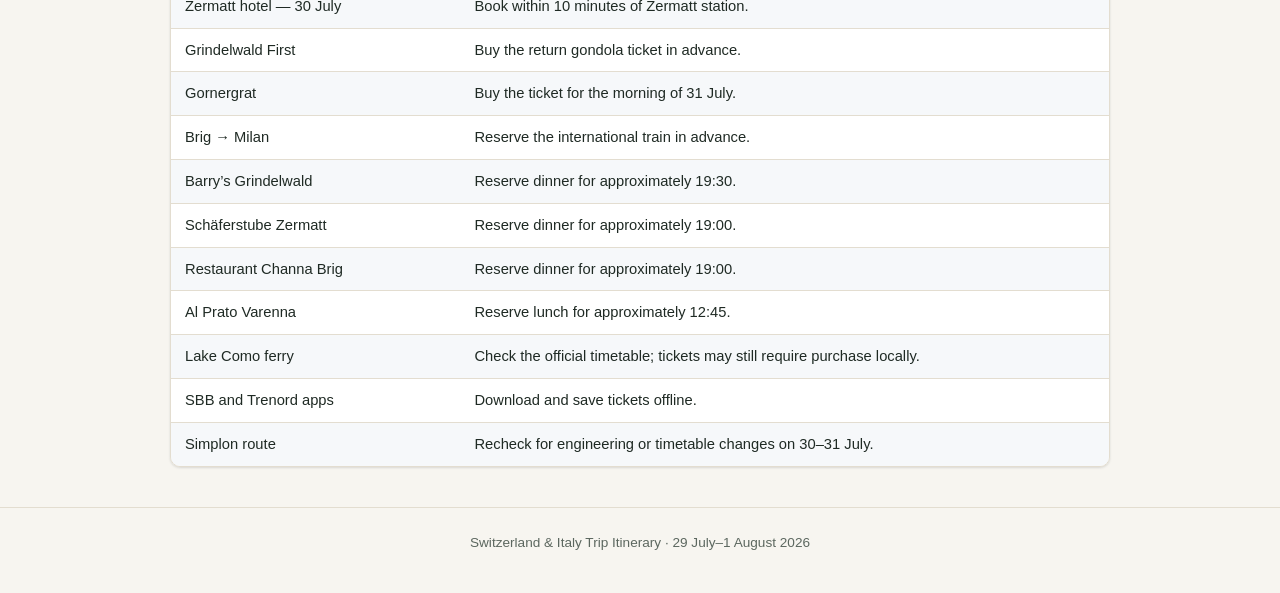
==== commit 682dc524: "Add dedicated drag-and-drop plan editor page New plan.html with a day-switcher and a drag-to-reorder" ====
--- a/index.html
+++ b/index.html
@@ -23,6 +23,7 @@
       <a href="day2.html">Day 2 · Zermatt</a>
       <a href="day3.html">Day 3 · Brig</a>
       <a href="day4.html">Day 4 · Milan</a>
+      <a href="plan.html">✏️ Edit Plan</a>
     </div>
   </div>
 </nav>
--- a/assets/css/style.css
+++ b/assets/css/style.css
@@ -748,6 +748,381 @@
   .ai-fab { right: 14px; bottom: 14px; }
 }
 
+/* ---------- Plan overlay (AI-added / hidden items) ---------- */
+.timeline-heading-row {
+  display: flex;
+  align-items: baseline;
+  justify-content: space-between;
+  gap: 12px;
+  flex-wrap: wrap;
+  border-bottom: 2px solid var(--color-border);
+  margin-bottom: 16px;
+  padding-bottom: 8px;
+}
+
+.timeline-heading-row h2 {
+  margin: 0;
+  padding: 0;
+  border: none;
+}
+
+.reset-day-link {
+  background: none;
+  border: none;
+  color: var(--color-muted);
+  font-size: 0.8rem;
+  text-decoration: underline;
+  cursor: pointer;
+  padding: 0;
+}
+
+.reset-day-link:hover { color: var(--color-primary); }
+
+.hidden-items-toggle { margin: -8px 0 16px; }
+
+.hidden-toggle-btn {
+  background: none;
+  border: 1px dashed var(--color-border);
+  color: var(--color-muted);
+  font-size: 0.82rem;
+  border-radius: 999px;
+  padding: 5px 12px;
+  cursor: pointer;
+}
+
+.hidden-toggle-btn:hover { border-color: var(--color-primary); color: var(--color-primary); }
+
+.timeline-item.t-hidden { display: none; }
+
+.timeline-item.t-added .t-card { border-style: dashed; }
+
+.ai-added-badge {
+  display: inline-block;
+  background: var(--color-view);
+  color: #fff;
+  font-size: 0.65rem;
+  font-weight: 700;
+  letter-spacing: 0.04em;
+  padding: 1px 6px;
+  border-radius: 999px;
+  margin-right: 4px;
+  vertical-align: middle;
+}
+
+/* ---------- AI action preview cards ---------- */
+.ai-action-card {
+  align-self: flex-start;
+  max-width: 92%;
+  background: var(--color-surface);
+  border: 1px solid var(--color-border);
+  border-radius: 10px;
+  padding: 10px 12px;
+  font-size: 0.85rem;
+  display: flex;
+  flex-direction: column;
+  gap: 6px;
+}
+
+.ai-action-meta { font-weight: 700; }
+
+.ai-action-detail { color: var(--color-muted); }
+
+.ai-action-map-link {
+  color: var(--color-primary);
+  font-size: 0.8rem;
+  text-decoration: none;
+}
+
+.ai-action-map-link:hover { text-decoration: underline; }
+
+.ai-action-btn {
+  align-self: flex-start;
+  border: none;
+  border-radius: 999px;
+  padding: 6px 14px;
+  font-weight: 600;
+  font-size: 0.8rem;
+  cursor: pointer;
+  color: #fff;
+}
+
+.ai-action-add { background: var(--color-hike); }
+.ai-action-remove { background: var(--color-hotel); }
+.ai-action-btn:hover { opacity: 0.9; }
+.ai-action-btn:disabled { opacity: 0.6; cursor: default; }
+
+/* ---------- Plan editor page ---------- */
+.editor-main { padding-top: 32px; }
+
+.editor-hint {
+  color: var(--color-muted);
+  font-size: 0.88rem;
+  margin: 0 0 18px;
+}
+
+.editor-tabs {
+  display: flex;
+  flex-wrap: wrap;
+  gap: 8px;
+  margin-bottom: 18px;
+}
+
+.editor-tab {
+  background: var(--color-surface);
+  border: 1px solid var(--color-border);
+  border-radius: 999px;
+  padding: 8px 16px;
+  font-weight: 600;
+  font-size: 0.85rem;
+  color: var(--color-muted);
+  cursor: pointer;
+}
+
+.editor-tab.active {
+  background: var(--color-primary);
+  border-color: var(--color-primary);
+  color: #fff;
+}
+
+.editor-list {
+  list-style: none;
+  margin: 0 0 12px;
+  padding: 0;
+  display: flex;
+  flex-direction: column;
+  gap: 8px;
+}
+
+.editor-row {
+  display: flex;
+  align-items: center;
+  gap: 10px;
+  background: var(--color-surface);
+  border: 1px solid var(--color-border);
+  border-radius: 10px;
+  box-shadow: var(--shadow);
+  padding: 10px 12px;
+  cursor: grab;
+}
+
+.editor-row.dragging { opacity: 0.4; }
+.editor-row.drag-over { border-color: var(--color-primary); border-style: dashed; }
+.editor-row-pending { border-style: dashed; }
+.editor-row-added .editor-row-title { color: var(--color-view); }
+
+.editor-row-handle {
+  color: var(--color-muted);
+  font-size: 1rem;
+  cursor: grab;
+  flex: none;
+}
+
+.editor-row-time {
+  flex: none;
+  width: 108px;
+  font-weight: 700;
+  font-size: 0.82rem;
+  color: var(--color-primary);
+}
+
+.editor-row-title {
+  flex: 1;
+  font-size: 0.92rem;
+  min-width: 0;
+  overflow: hidden;
+  text-overflow: ellipsis;
+  white-space: nowrap;
+}
+
+.editor-row-map {
+  flex: none;
+  text-decoration: none;
+  font-size: 1rem;
+}
+
+.editor-row-remove {
+  flex: none;
+  background: none;
+  border: none;
+  color: var(--color-muted);
+  font-size: 0.9rem;
+  cursor: pointer;
+  padding: 4px 6px;
+}
+
+.editor-row-remove:hover { color: var(--color-hotel); }
+
+.editor-hidden-section {
+  margin: 0 0 20px;
+  padding: 12px;
+  border: 1px dashed var(--color-border);
+  border-radius: 10px;
+}
+
+.editor-hidden-title {
+  margin: 0 0 8px;
+  font-size: 0.82rem;
+  color: var(--color-muted);
+  font-weight: 600;
+}
+
+.editor-hidden-chips { display: flex; flex-wrap: wrap; gap: 6px; }
+
+.editor-hidden-chip {
+  background: var(--color-bg);
+  border: 1px solid var(--color-border);
+  border-radius: 999px;
+  padding: 4px 10px;
+  font-size: 0.78rem;
+  color: var(--color-muted);
+  cursor: pointer;
+}
+
+.editor-hidden-chip:hover { border-color: var(--color-hike); color: var(--color-hike); }
+
+.editor-add-row {
+  display: flex;
+  gap: 8px;
+  margin-bottom: 16px;
+}
+
+.editor-add-input {
+  flex: 1;
+  font: inherit;
+  padding: 9px 12px;
+  border-radius: 8px;
+  border: 1px solid var(--color-border);
+  background: var(--color-surface);
+  color: var(--color-ink);
+}
+
+.editor-add-btn {
+  background: var(--color-surface);
+  border: 1px solid var(--color-primary);
+  color: var(--color-primary);
+  border-radius: 8px;
+  padding: 9px 16px;
+  font-weight: 600;
+  cursor: pointer;
+}
+
+.editor-add-btn:hover { background: var(--color-primary); color: #fff; }
+
+.editor-ai-btn {
+  display: block;
+  width: 100%;
+  background: var(--color-view);
+  color: #fff;
+  border: none;
+  border-radius: 10px;
+  padding: 12px;
+  font-weight: 700;
+  font-size: 0.92rem;
+  cursor: pointer;
+  margin-bottom: 12px;
+}
+
+.editor-ai-btn:hover { opacity: 0.9; }
+.editor-ai-btn:disabled { opacity: 0.6; cursor: default; }
+
+.editor-draft-preview { margin-bottom: 16px; }
+
+.editor-draft-banner {
+  background: rgba(201, 111, 52, 0.12);
+  border-left: 4px solid var(--color-accent);
+  border-radius: 0 8px 8px 0;
+  padding: 10px 14px;
+  font-size: 0.85rem;
+  margin-bottom: 10px;
+}
+
+.editor-draft-error {
+  background: rgba(176, 57, 63, 0.1);
+  border-left: 4px solid var(--color-hotel);
+  border-radius: 0 8px 8px 0;
+  padding: 10px 14px;
+  font-size: 0.85rem;
+}
+
+.editor-draft-summary { font-size: 0.88rem; color: var(--color-muted); margin: 0 0 10px; }
+
+.editor-draft-list {
+  list-style: none;
+  margin: 0 0 12px;
+  padding: 0;
+  display: flex;
+  flex-direction: column;
+  gap: 6px;
+}
+
+.editor-draft-row {
+  display: flex;
+  flex-wrap: wrap;
+  gap: 8px;
+  align-items: baseline;
+  background: var(--color-surface);
+  border: 1px solid var(--color-border);
+  border-radius: 8px;
+  padding: 8px 12px;
+  font-size: 0.85rem;
+}
+
+.editor-draft-row .editor-row-time { width: auto; }
+.editor-draft-travel { color: var(--color-muted); font-size: 0.8rem; font-style: italic; }
+
+.editor-draft-actions { display: flex; gap: 10px; }
+
+.editor-draft-apply, .editor-draft-dismiss {
+  border: none;
+  border-radius: 999px;
+  padding: 8px 16px;
+  font-weight: 600;
+  font-size: 0.85rem;
+  cursor: pointer;
+}
+
+.editor-draft-apply { background: var(--color-hike); color: #fff; }
+.editor-draft-dismiss { background: var(--color-bg); color: var(--color-muted); border: 1px solid var(--color-border); }
+
+.editor-save-bar {
+  display: flex;
+  align-items: center;
+  gap: 12px;
+  flex-wrap: wrap;
+  padding-top: 16px;
+  border-top: 1px solid var(--color-border);
+}
+
+.editor-save-btn {
+  background: var(--color-primary);
+  color: #fff;
+  border: none;
+  border-radius: 999px;
+  padding: 10px 20px;
+  font-weight: 700;
+  cursor: pointer;
+}
+
+.editor-save-btn:hover { background: var(--color-primary-dark); }
+
+.editor-reset-btn {
+  background: none;
+  border: none;
+  color: var(--color-muted);
+  text-decoration: underline;
+  font-size: 0.85rem;
+  cursor: pointer;
+}
+
+.editor-reset-btn:hover { color: var(--color-hotel); }
+
+.editor-save-status { color: var(--color-hike); font-size: 0.85rem; font-weight: 600; }
+
+@media (max-width: 640px) {
+  .editor-row-time { width: 78px; font-size: 0.76rem; }
+  .editor-row-title { font-size: 0.86rem; }
+}
+
 @media print {
   .site-nav, .nav-toggle, .day-pager, .ai-fab, .ai-panel { display: none; }
   .hero { background: none; color: var(--color-ink); }
